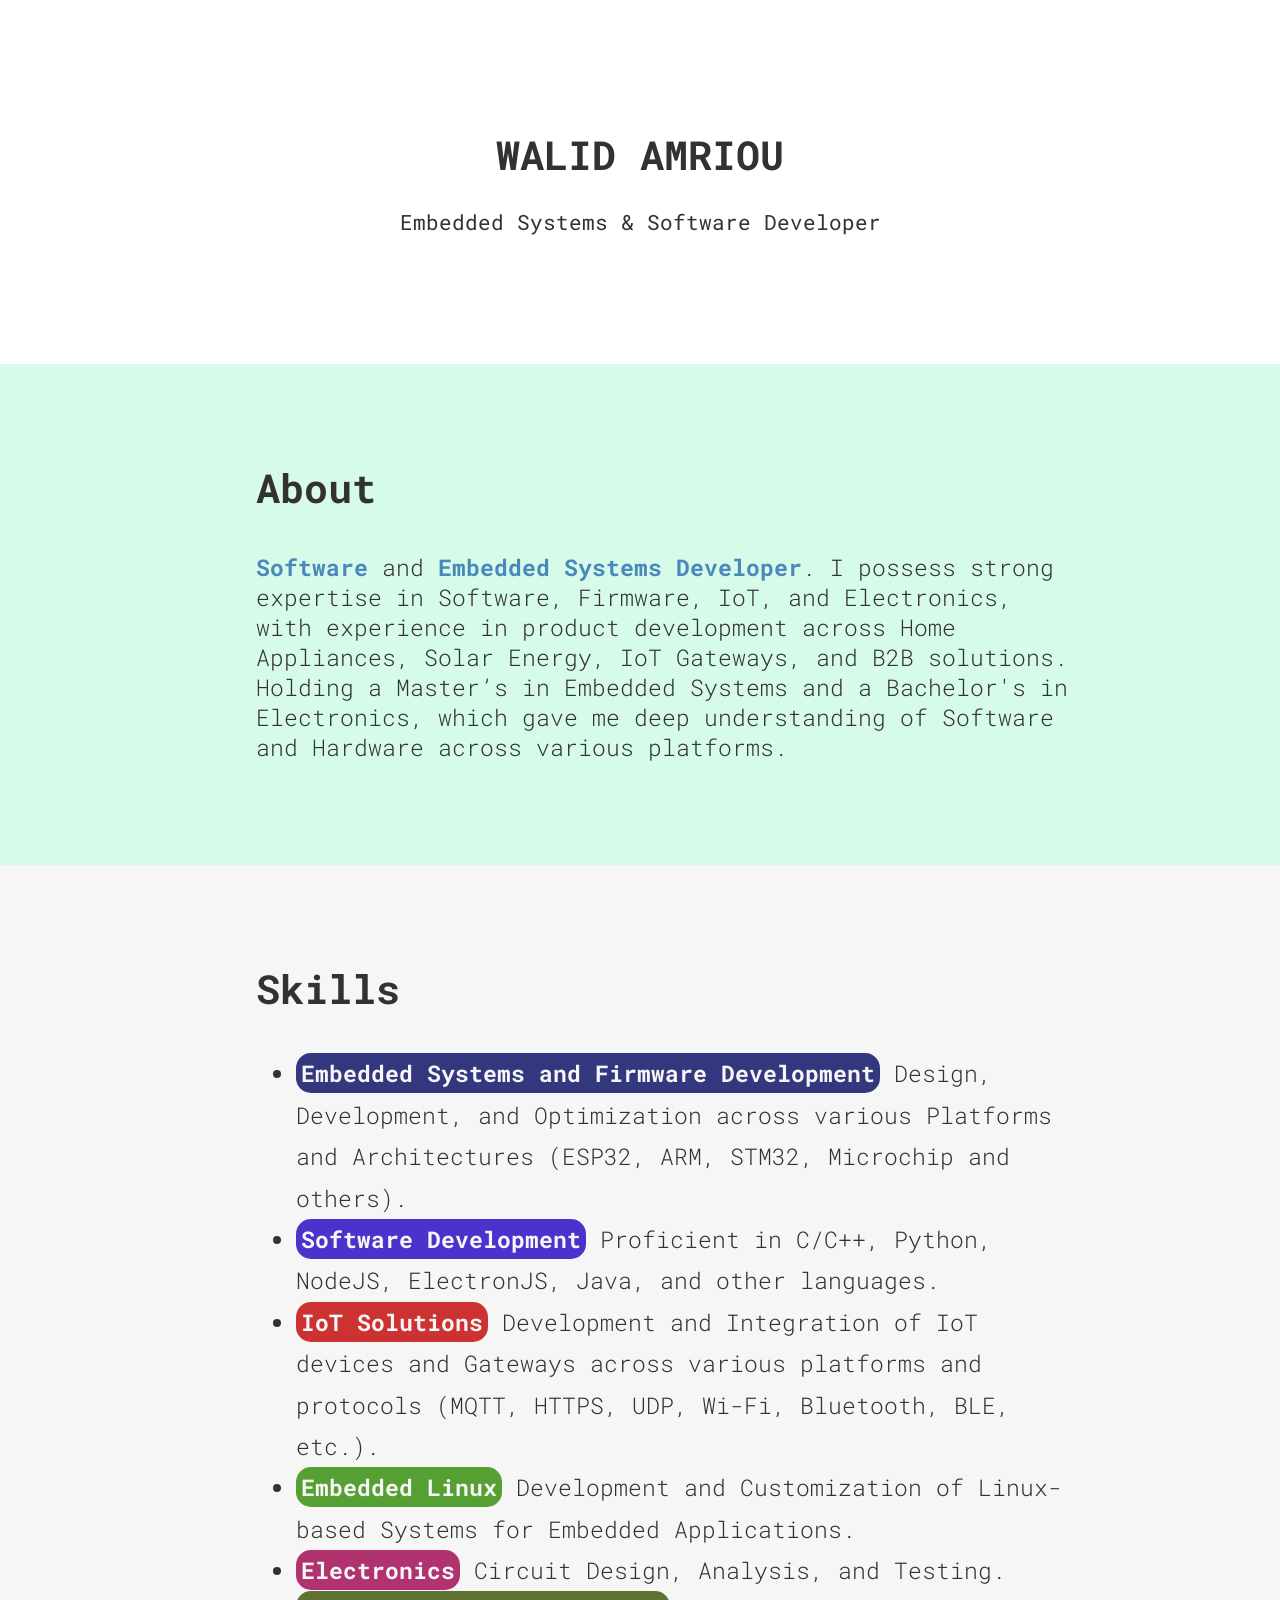
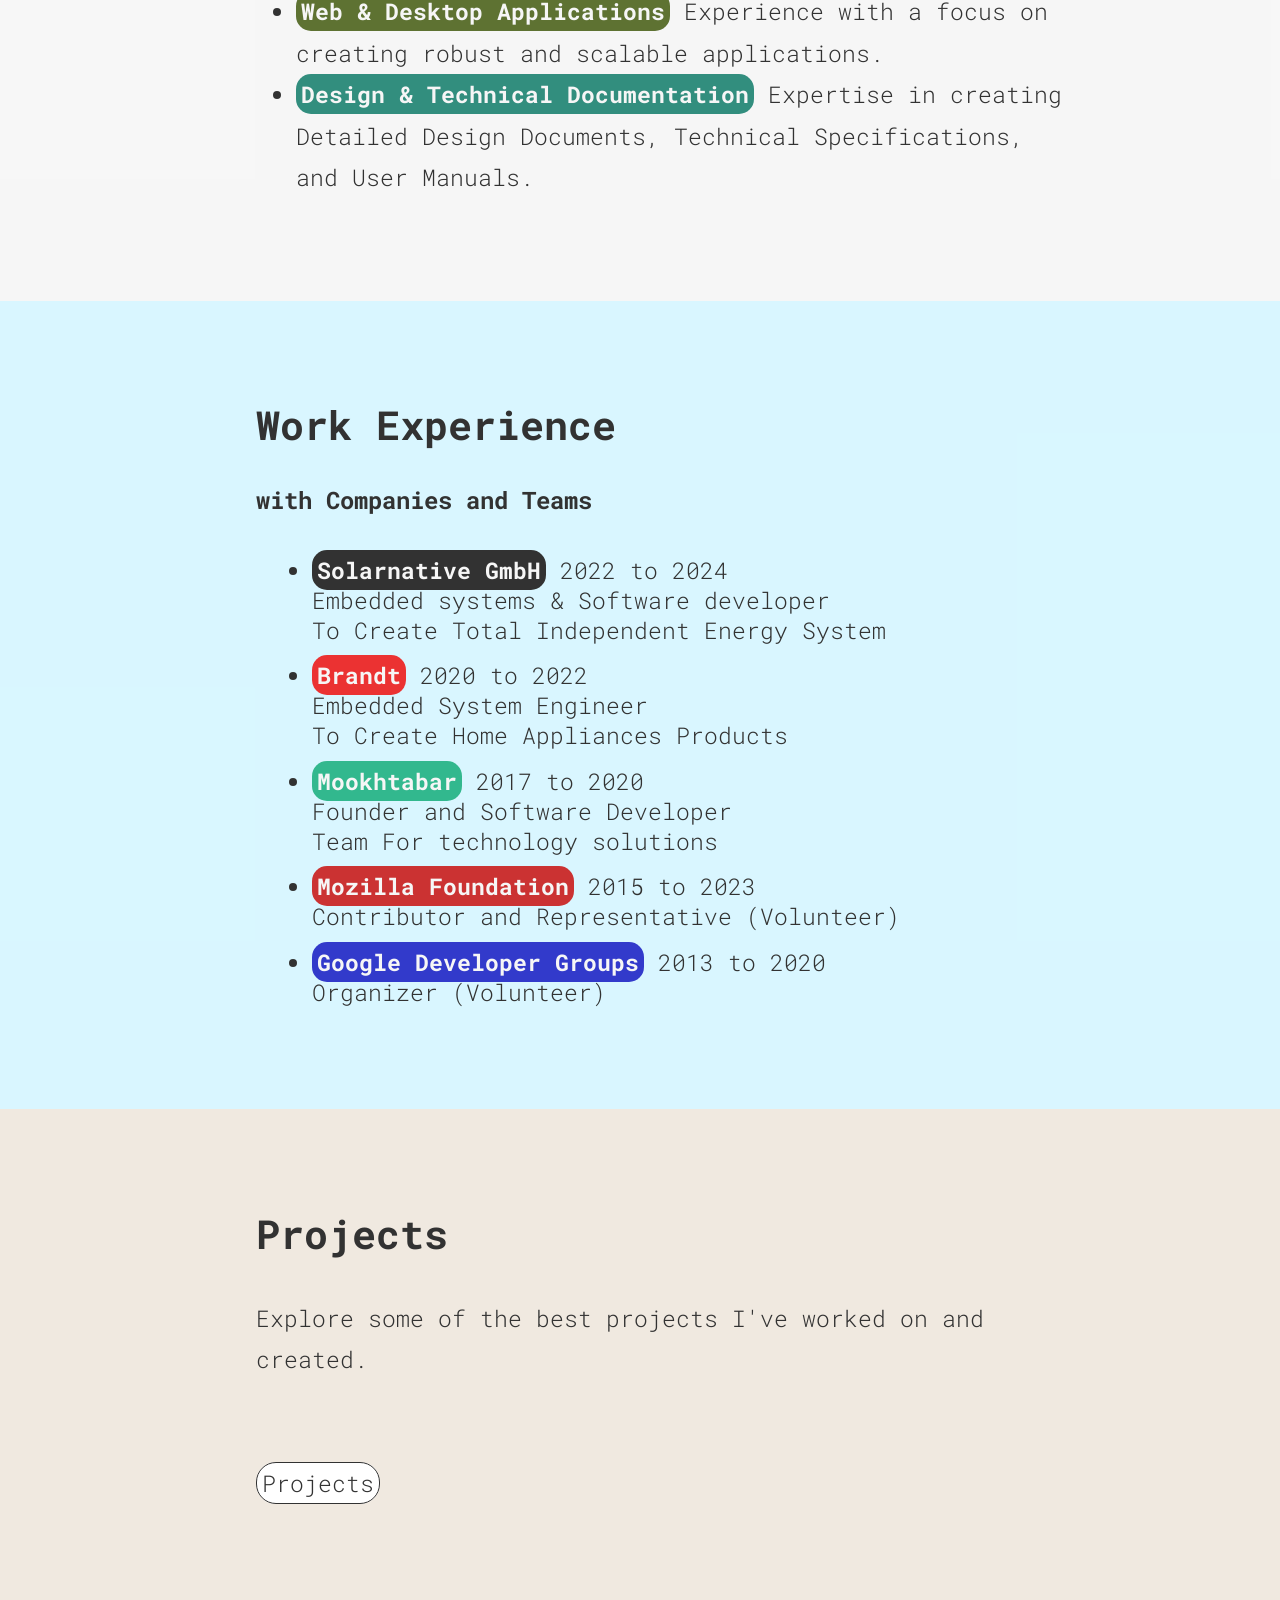
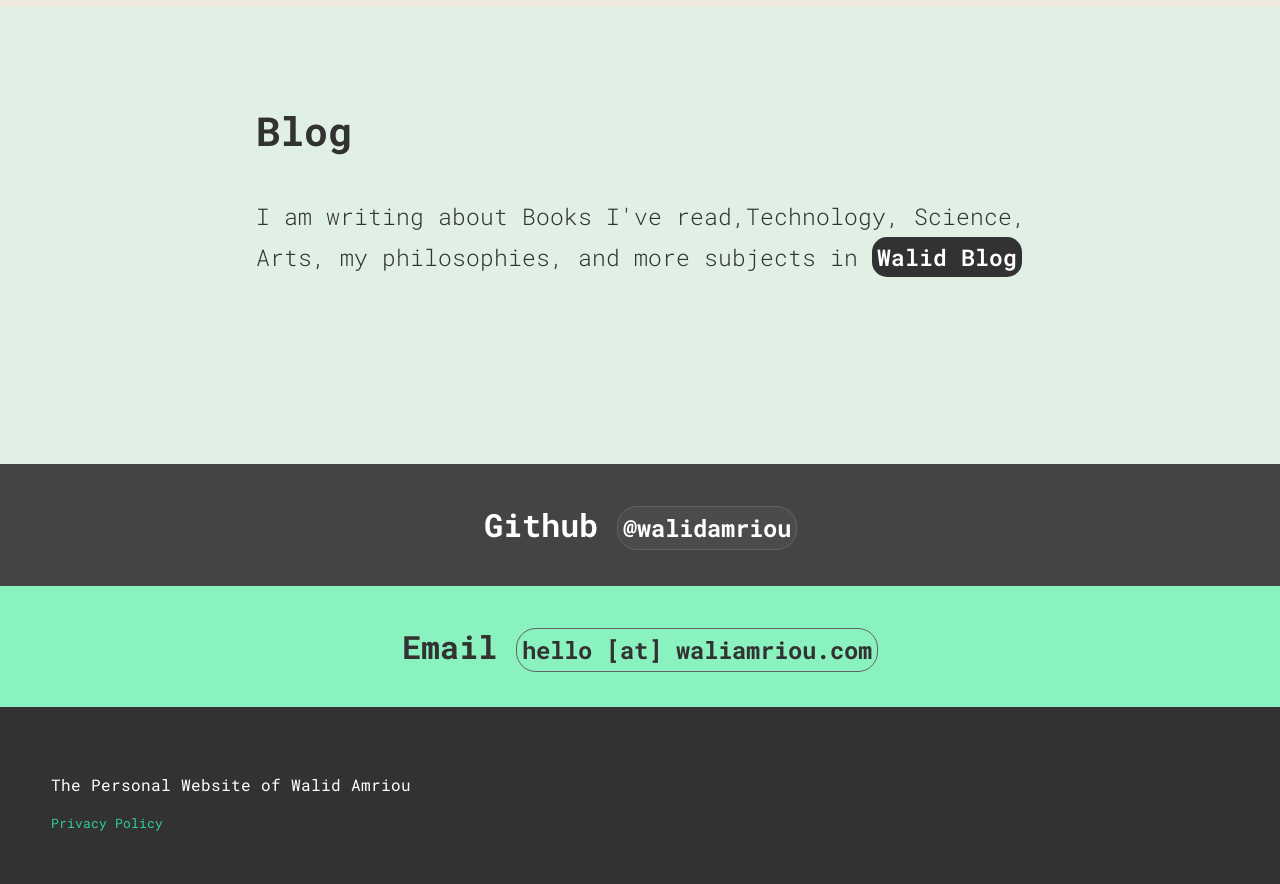
==== index.html @ f1e0844f "Update index.html" ====
<!--
 @File index.html
 @Author Walid Amriou
 @Date 21/08/2024
 @Description This file contains the main webpage of Walid Amriou Personal Website www.walidamriou.com
 

                                        =                                
                                +++++++++++++++++                        
                             +++++*************+++++                     
                           ++++*******************++++                   
                         +++#******###########******#+++                 
                        +++*****#####+++++++#####*****+++                
                       +++****####+++++++++++++####****+++               
                      +++****###++++@@@@@@@@@++++###****+++              
                      ++****###+++@@@@@@@@@@@@@+++###****++              
                     +++****##+++@@@@@@@@@@@@@@@+++##****+++             
                     +++***###+++@@@@@@@@@@@@@@@+++###***+++             
                     +++***###+++@@@@@@@@@@@@@@@+++###***+++             
                     +++****##+++@@@@@@@@@@@@@@@+++###***+++             
                      ++****###+++@@@@@@@@@@@@@++++###***+++             
                      +++****###++++@@@@@@@@@++++++###***+++             
                       +++****####+++++++++++++##++###***+++             
                        +++*****#####*+++++*#####++###***+++             
                         =+++******###########***++###***+++             
                           ++++******************++###***+++             
                             =+++++***********+++++###***+++             
                                 +++++++++++++++ ++###***+++             
                                                 ++###***+++             
                                                 ++###***+++             
                                                 ++###***+++             
                                                 ++###***+++             
                                                 ++###***+++             
                                                 ++###***+++             
                                                 ++###***+++             
                                                 ++###***+=+              
                                            
-->

<!doctype html>
<html lang="en">
<head>
    <!-- Prevent search engines from indexing and following links on this page -->
    <meta name="robots" content="noindex, nofollow">
    <!-- Set the character encoding to UTF-8 -->
	<meta charset="utf-8">   
    <!-- Configure the viewport for responsive design by sets the width of the viewport to be equal to the device 
         width and  the initial zoom level when the page is first loaded to 1.0-->
	<meta name="viewport" content="width=device-width, initial-scale=1"> 
    <!--  Description of the web page that used by search engines to display a summary or snippet of information 
        about the webpage in search results. -->
    <meta name="description" content="Walid Amriou Website">
    <meta name="author" content="walidamriou">
    <title>Walid Amriou</title>
    <link rel="icon" href="../assets/img/icon/favicon.ico" sizes="any">

    <!--  Add Roboto Mono from Google font using "Link" to downloads the font file while rendering the rest of the page -->
    <link rel="preconnect" href="https://fonts.googleapis.com">
    <link rel="preconnect" href="https://fonts.gstatic.com" crossorigin>
    <link href="https://fonts.googleapis.com/css2?family=Roboto+Mono:wght@400;500;600&display=swap" rel="stylesheet">

    <style>
    body{
        /* Set "Roboto Mono" as font style for all the elements if available; otherwise, a monospace font will be used. */
        font-family: 'Roboto Mono', monospace; 
        /* Set the transparency of all elements to 80% So that the colors do not appear too sharp */
        opacity:0.8;
        /* normalize/reset CSS of body margin and padding */
        margin: 0;
        padding: 0;
    }
    a{
        text-decoration: none;
    }

    /* Default image width */
    img {
        width: 100%;
        height: auto;
    }

    /* Logo in Small screens */
    @media only screen and (max-width: 600px) {
        .logo-small-width {
            width: 50%; /* Set the width you want for small screens */
            height: auto;
        }
        .txt-small-width {
            padding-left: 5%;
        }
    }

    /* Logo in Medium screens */
    @media only screen and (min-width: 601px) and (max-width: 1024px) {
        .logo-medium-width {
            width: 25%; /* Set the width you want for medium screens */
            height: auto;
        }
        .txt-medium-width {
            padding-left: 10%;
        }
    }

    /* Logo in Large screens */
    @media only screen and (min-width: 1025px) {
        .logo-large-width {
            width: 18%; /* Set the width you want for large screens and above */
            height: auto;
        }
        .txt-large-width {
            padding-left: 20%;
        }
    }
    footer {
      padding: 4%;
      background-color: #000; 
      color:#fff
    }

    </style>
</head>
<body>
    <header>
        <div style="text-align: center;margin-top: 10%;margin-bottom: 10%;" >
            <h1 style="font-size: 2.5rem;font-weight: 700;">WALID AMRIOU</h1>
            <h3 style="font-size: 1.3rem;font-weight: 400;">Embedded Systems & Software Developer</h3>
        </div>
    </header> 
    <nav></nav>
    
    <!-- About -->
    <section style="text-align: left;padding-top: 5%;padding-bottom: 5%;background-color: #CDFBE4;" class="txt-small-width txt-medium-width txt-large-width">
        <h1 style="font-size: 2.5rem;">About</h1>
        <div style="width: 80%;">
            <h5 style="font-size: 1.4375rem;font-weight: 300;">
                <b style="color: #1D6AAB;">Software</b> and <b style="color: #1D6AAB;">Embedded Systems Developer</b>.
                I possess strong expertise in Software, Firmware, IoT, and Electronics, with experience in product 
                development across Home Appliances, Solar Energy, IoT Gateways, and B2B solutions.
                Holding a Master’s in Embedded Systems and a Bachelor's in Electronics, which gave me deep 
                understanding of Software and Hardware across various platforms.
            </h5>
        </div>
    </section>

     <!-- Skills -->
    <section style="text-align: left;padding-top: 5%;padding-bottom: 5%;background-color: #F5F5F5;" class="txt-small-width txt-medium-width txt-large-width">
        <h1 style="font-size: 2.5rem;">Skills</h1>
        <div style="width: 80%;">
            <h5 style="font-size: 1.4375rem;font-weight: 300;line-height:1.8;">
                <ul>
                    <li><b style="color: #F5F5F5;background-color: #00065e;border-radius: 15px;padding: 5px;">Embedded Systems and Firmware Development</b>
                        Design, Development, and Optimization across various Platforms and Architectures (ESP32, ARM, STM32, Microchip and others).
                    </li>
                    <li><b style="color: #F5F5F5;background-color: #2000c1;border-radius: 15px;padding: 5px;">Software Development</b>
                        Proficient in C/C++, Python, NodeJS, ElectronJS, Java, and other languages.
                    </li>
                    <li><b style="color: #F5F5F5;background-color: #c10000;border-radius: 15px;padding: 5px;">IoT Solutions</b>
                        Development and Integration of IoT devices and Gateways across various platforms and protocols (MQTT, HTTPS, UDP, Wi-Fi, Bluetooth, BLE, etc.).
                    </li>
                    <li><b style="color: #F5F5F5;background-color: #2d8800;border-radius: 15px;padding: 5px;">Embedded Linux</b>
                        Development and Customization of Linux-based Systems for Embedded Applications.
                    </li>
                    <li><b style="color: #F5F5F5;background-color: #9d004c;border-radius: 15px;padding: 5px;">Electronics</b>
                        Circuit Design, Analysis, and Testing.
                    </li>
                    <li><b style="color: #F5F5F5;background-color: #364f00;border-radius: 15px;padding: 5px;">Web & Desktop Applications</b>
                        Experience with a focus on creating robust and scalable applications.
                    </li>
                    <li><b style="color: #F5F5F5;background-color: #00725f;border-radius: 15px;padding: 5px;">Design & Technical Documentation</b>
                        Expertise in creating Detailed Design Documents, Technical Specifications, and User Manuals.
                    </li>
                </ul>
            </h5>
        </div>
    </section>

    <!-- Work Experience -->
    <section style="text-align: left;padding-top: 5%;padding-bottom: 5%;background-color: #D0F5FF;" class="txt-small-width txt-medium-width txt-large-width">
        <h1 style="font-size: 2.5rem;">Work Experience</h1><h2>with Companies and Teams</h2>
        <div style="width: 80%;">
            <h5 style="font-size: 1.4375rem;font-weight: 300;">
                <ul>
                    <li style="margin: 2%;">
                        <b style="color: #F5F5F5;background-color: #000000;border-radius: 15px;padding: 5px;">Solarnative GmbH</b>
                        2022 to 2024<br>
                        Embedded systems & Software developer<br>
                        To Create Total Independent Energy System<br>
                    </li>
                    <li style="margin: 2%;">
                        <b style="color: #F5F5F5;background-color: #e70000;border-radius: 15px;padding: 5px;">Brandt</b>
                        2020 to 2022<br>
                        Embedded System Engineer<br>
                        To Create Home Appliances Products<br>
                    </li>
                    <li style="margin: 2%;">
                        <b style="color: #F5F5F5;background-color: #00a772;border-radius: 15px;padding: 5px;">Mookhtabar</b>                  
                        2017 to 2020<br>
                        Founder and Software Developer<br>
                        Team For technology solutions<br>
                    </li>

                    <li style="margin: 2%;">
                        <b style="color: #F5F5F5;background-color: #bf0000;border-radius: 15px;padding: 5px;">Mozilla Foundation</b>                  
                        2015 to 2023<br>
                        Contributor and Representative (Volunteer)<br>
                    </li>

                    <li style="margin: 2%;">
                        <b style="color: #F5F5F5;background-color: #000abf;border-radius: 15px;padding: 5px;">Google Developer Groups</b>                  
                        2013 to 2020<br>
                        Organizer (Volunteer)<br>
                    </li>
                </ul>

        
            </h5>
        </div>
    </section>

    <!-- Projects -->
    <section style="text-align: left;padding-top: 5%;padding-bottom: 5%;background-color: #ede4d9;" class="txt-small-width txt-medium-width txt-large-width">
        <h1 style="font-size: 2.5rem;">Projects</h1>
        <div style="width: 80%;">
            <h5 style="font-size: 1.4375rem;font-weight: 300;line-height:1.8;">
                Explore some of the best projects I've worked on and created.
                <br><br><br>
                <a href="./projects.html" target="”_blank”" role="link" style="color: #000000;background-color: #ffffff;border-radius: 20px;padding: 5px;border:.1rem solid #000;">Projects</a>
            </h5>
        </div>
    </section>

    <!-- Blog -->
    <section style="text-align: left;padding-top: 5%;padding-bottom: 5%;background-color: #D9EDDF;" class="txt-small-width txt-medium-width txt-large-width">
        <h1 style="font-size: 2.5rem;">Blog</h1>
        <div style="width: 80%;">
            <h5 style="font-size: 1.4375rem;font-weight: 300;line-height:1.8;">
                I am writing about Books I've read,Technology, Science, Arts, my philosophies, and more subjects in 
                <b style="color: #ffffff;background-color: #000000;border-radius: 15px;padding: 5px;font-weight: 600;">Walid Blog</b>
                <br><br><br>
                <!-- <a href="/" target="”_blank”" role="link" style="color: #000000;background-color: #ffffff;border-radius: 20px;padding: 5px;border:.1rem solid #000;">
                    Blog link here</a> -->
            </h5>
        </div>
    </section>

    <!-- Contact -->
    <!--
    <section style="text-align: center;padding: 1%;background-color: #224a9a;color: #fff;">
        <h1 style="font-size: 2.0rem;color: #fff;">Linkedin <a href="https://www.linkedin.com/in/xxxxx/" target="”_blank”" role="link" style="font-size: 1.5rem;color: #fff;background-color: #4267B2;border-radius: 20px;padding: 5px;border:.1rem solid #3c3c3c;">@walidamriou</a></h1>
    </section>
    -->
    <!--
    <section style="text-align: center;padding: 1%;background-color: #cfdc00;color: #000;">
        <h1 style="font-size: 2.0rem;color: #000;">Xing <a href="https://www.xing.com/profile/xxxxxx" target="”_blank”" role="link" style="font-size: 1.5rem;color: #000;background-color: #cfdc00;border-radius: 20px;padding: 5px;border:.1rem solid #000;">@walidamriou</a></h1>
    </section>
    -->
	
    <section style="text-align: center;padding: 1%;background-color: #161616;color: #fff;">
        <h1 style="font-size: 2.0rem;color: #fff;">Github <a href="https://github.com/walidamriou" target="”_blank”" role="link" style="font-size: 1.5rem;color: #fff;background-color: #1F1F1F;border-radius: 20px;padding: 5px;border:.1rem solid #3c3c3c;">@walidamriou</a></h1>
    </section>
    <section style="text-align: center;padding: 1%;background-color: #6eefae;color: #fff;">
        <h1 style="font-size: 2.0rem;color: #000;">Email <a href="mailto: " target="”_blank”" role="link" style="font-size: 1.5rem;color: #000000;background-color: #6eefae;border-radius: 20px;padding: 5px;border:.1rem solid #3c3c3c;">hello [at] waliamriou.com</a></h1>
        </div>
    </section>
    
<footer>
    <p>The Personal Website of Walid Amriou</p>
    <a target="”_blank”" role="link" href="./privacy.html" style="font-size: smaller;color: #00BF81;" >Privacy Policy</a>
</footer>
</body>
</html>
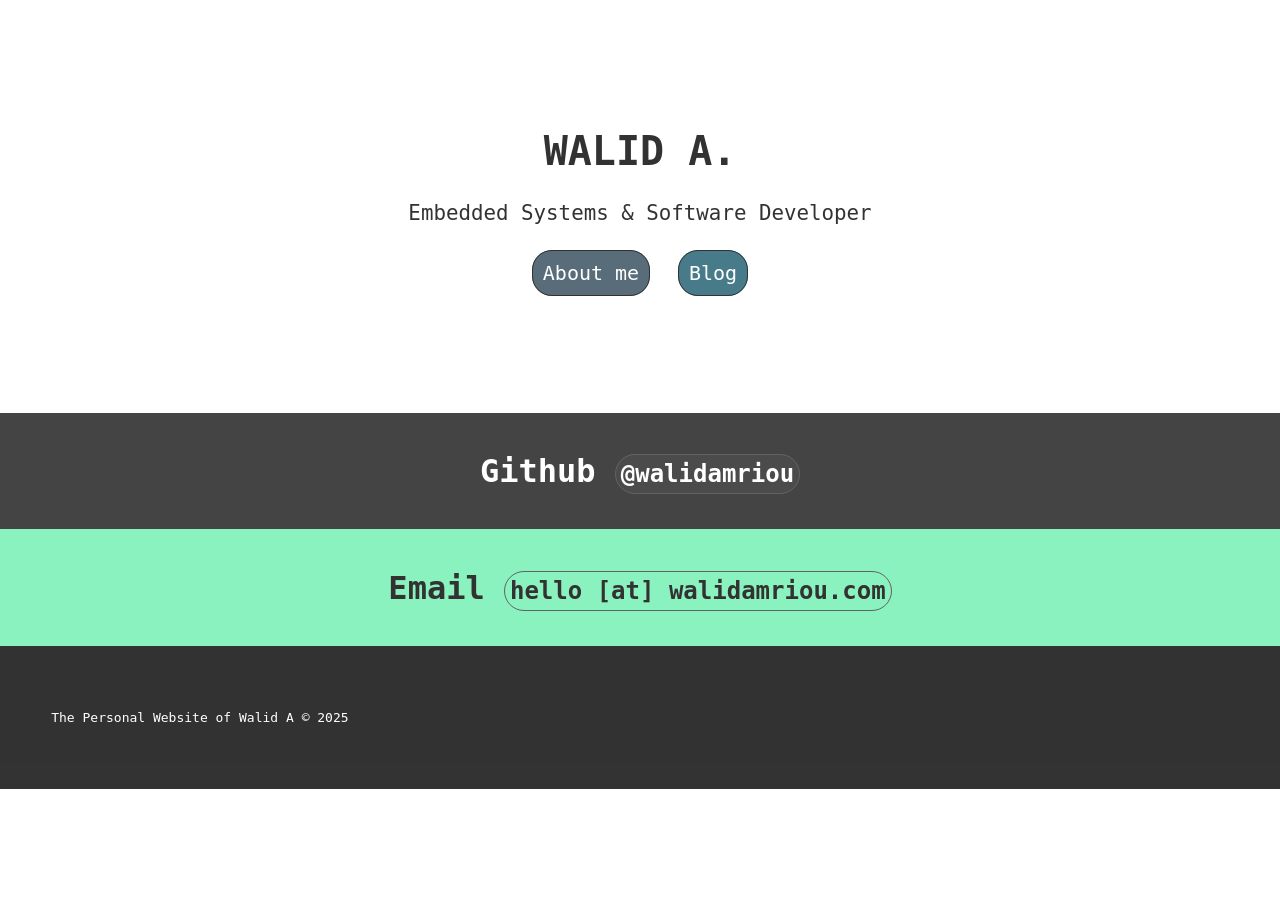
==== commit b5854a58: "update" ====
--- a/index.html
+++ b/index.html
@@ -1,271 +1,55 @@
-<!--
- @File index.html
- @Author Walid Amriou
- @Date 21/08/2024
- @Description This file contains the main webpage of Walid Amriou Personal Website www.walidamriou.com
- 
-
-                                        =                                
-                                +++++++++++++++++                        
-                             +++++*************+++++                     
-                           ++++*******************++++                   
-                         +++#******###########******#+++                 
-                        +++*****#####+++++++#####*****+++                
-                       +++****####+++++++++++++####****+++               
-                      +++****###++++@@@@@@@@@++++###****+++              
-                      ++****###+++@@@@@@@@@@@@@+++###****++              
-                     +++****##+++@@@@@@@@@@@@@@@+++##****+++             
-                     +++***###+++@@@@@@@@@@@@@@@+++###***+++             
-                     +++***###+++@@@@@@@@@@@@@@@+++###***+++             
-                     +++****##+++@@@@@@@@@@@@@@@+++###***+++             
-                      ++****###+++@@@@@@@@@@@@@++++###***+++             
-                      +++****###++++@@@@@@@@@++++++###***+++             
-                       +++****####+++++++++++++##++###***+++             
-                        +++*****#####*+++++*#####++###***+++             
-                         =+++******###########***++###***+++             
-                           ++++******************++###***+++             
-                             =+++++***********+++++###***+++             
-                                 +++++++++++++++ ++###***+++             
-                                                 ++###***+++             
-                                                 ++###***+++             
-                                                 ++###***+++             
-                                                 ++###***+++             
-                                                 ++###***+++             
-                                                 ++###***+++             
-                                                 ++###***+++             
-                                                 ++###***+=+              
-                                            
--->
-
 <!doctype html>
 <html lang="en">
 <head>
-    <!-- Prevent search engines from indexing and following links on this page -->
     <meta name="robots" content="noindex, nofollow">
-    <!-- Set the character encoding to UTF-8 -->
 	<meta charset="utf-8">   
-    <!-- Configure the viewport for responsive design by sets the width of the viewport to be equal to the device 
-         width and  the initial zoom level when the page is first loaded to 1.0-->
 	<meta name="viewport" content="width=device-width, initial-scale=1"> 
-    <!--  Description of the web page that used by search engines to display a summary or snippet of information 
-        about the webpage in search results. -->
     <meta name="description" content="Walid Amriou Website">
     <meta name="author" content="walidamriou">
-    <title>Walid Amriou</title>
+    <title>Walid A.</title>
     <link rel="icon" href="../assets/img/icon/favicon.ico" sizes="any">
-
-    <!--  Add Roboto Mono from Google font using "Link" to downloads the font file while rendering the rest of the page -->
-    <link rel="preconnect" href="https://fonts.googleapis.com">
-    <link rel="preconnect" href="https://fonts.gstatic.com" crossorigin>
-    <link href="https://fonts.googleapis.com/css2?family=Roboto+Mono:wght@400;500;600&display=swap" rel="stylesheet">
-
     <style>
     body{
-        /* Set "Roboto Mono" as font style for all the elements if available; otherwise, a monospace font will be used. */
-        font-family: 'Roboto Mono', monospace; 
-        /* Set the transparency of all elements to 80% So that the colors do not appear too sharp */
+        font-family: monospace; 
         opacity:0.8;
-        /* normalize/reset CSS of body margin and padding */
         margin: 0;
         padding: 0;
     }
     a{
         text-decoration: none;
     }
-
-    /* Default image width */
-    img {
-        width: 100%;
-        height: auto;
-    }
-
-    /* Logo in Small screens */
-    @media only screen and (max-width: 600px) {
-        .logo-small-width {
-            width: 50%; /* Set the width you want for small screens */
-            height: auto;
-        }
-        .txt-small-width {
-            padding-left: 5%;
-        }
-    }
-
-    /* Logo in Medium screens */
-    @media only screen and (min-width: 601px) and (max-width: 1024px) {
-        .logo-medium-width {
-            width: 25%; /* Set the width you want for medium screens */
-            height: auto;
-        }
-        .txt-medium-width {
-            padding-left: 10%;
-        }
-    }
-
-    /* Logo in Large screens */
-    @media only screen and (min-width: 1025px) {
-        .logo-large-width {
-            width: 18%; /* Set the width you want for large screens and above */
-            height: auto;
-        }
-        .txt-large-width {
-            padding-left: 20%;
-        }
-    }
     footer {
       padding: 4%;
       background-color: #000; 
       color:#fff
     }
-
     </style>
 </head>
 <body>
     <header>
         <div style="text-align: center;margin-top: 10%;margin-bottom: 10%;" >
-            <h1 style="font-size: 2.5rem;font-weight: 700;">WALID AMRIOU</h1>
+            <h1 style="font-size: 2.5rem;font-weight: 700;">WALID A.</h1>
             <h3 style="font-size: 1.3rem;font-weight: 400;">Embedded Systems & Software Developer</h3>
+            <br>
+            <a href="./about.html" target="”_blank”" role="link" style="color: #fff;background-color: #2f4858;border-radius: 20px;padding: 10px;border:.1rem solid #000;font-size: 20px;margin: 10px;">About me</a>
+            <a href="/" target="”_blank”" role="link" style="color: #fff;background-color: #1a5b6e;border-radius: 20px;padding: 10px;border:.1rem solid #000;font-size: 20px;margin: 10px;">Blog</a>
         </div>
     </header> 
     <nav></nav>
-    
-    <!-- About -->
-    <section style="text-align: left;padding-top: 5%;padding-bottom: 5%;background-color: #CDFBE4;" class="txt-small-width txt-medium-width txt-large-width">
-        <h1 style="font-size: 2.5rem;">About</h1>
-        <div style="width: 80%;">
-            <h5 style="font-size: 1.4375rem;font-weight: 300;">
-                <b style="color: #1D6AAB;">Software</b> and <b style="color: #1D6AAB;">Embedded Systems Developer</b>.
-                I possess strong expertise in Software, Firmware, IoT, and Electronics, with experience in product 
-                development across Home Appliances, Solar Energy, IoT Gateways, and B2B solutions.
-                Holding a Master’s in Embedded Systems and a Bachelor's in Electronics, which gave me deep 
-                understanding of Software and Hardware across various platforms.
-            </h5>
-        </div>
+    <!-- Contact -->
+    <!-- <section style="text-align: center;padding: 1%;background-color: #224a9a;color: #fff;">
+        <h1 style="font-size: 2.0rem;color: #fff;">Linkedin <a href="https://www.linkedin.com/in/walidamriou/" target="”_blank”" role="link" style="font-size: 1.5rem;color: #fff;background-color: #4267B2;border-radius: 20px;padding: 5px;border:.1rem solid #3c3c3c;">@walidamriou</a></h1>
     </section>
-
-     <!-- Skills -->
-    <section style="text-align: left;padding-top: 5%;padding-bottom: 5%;background-color: #F5F5F5;" class="txt-small-width txt-medium-width txt-large-width">
-        <h1 style="font-size: 2.5rem;">Skills</h1>
-        <div style="width: 80%;">
-            <h5 style="font-size: 1.4375rem;font-weight: 300;line-height:1.8;">
-                <ul>
-                    <li><b style="color: #F5F5F5;background-color: #00065e;border-radius: 15px;padding: 5px;">Embedded Systems and Firmware Development</b>
-                        Design, Development, and Optimization across various Platforms and Architectures (ESP32, ARM, STM32, Microchip and others).
-                    </li>
-                    <li><b style="color: #F5F5F5;background-color: #2000c1;border-radius: 15px;padding: 5px;">Software Development</b>
-                        Proficient in C/C++, Python, NodeJS, ElectronJS, Java, and other languages.
-                    </li>
-                    <li><b style="color: #F5F5F5;background-color: #c10000;border-radius: 15px;padding: 5px;">IoT Solutions</b>
-                        Development and Integration of IoT devices and Gateways across various platforms and protocols (MQTT, HTTPS, UDP, Wi-Fi, Bluetooth, BLE, etc.).
-                    </li>
-                    <li><b style="color: #F5F5F5;background-color: #2d8800;border-radius: 15px;padding: 5px;">Embedded Linux</b>
-                        Development and Customization of Linux-based Systems for Embedded Applications.
-                    </li>
-                    <li><b style="color: #F5F5F5;background-color: #9d004c;border-radius: 15px;padding: 5px;">Electronics</b>
-                        Circuit Design, Analysis, and Testing.
-                    </li>
-                    <li><b style="color: #F5F5F5;background-color: #364f00;border-radius: 15px;padding: 5px;">Web & Desktop Applications</b>
-                        Experience with a focus on creating robust and scalable applications.
-                    </li>
-                    <li><b style="color: #F5F5F5;background-color: #00725f;border-radius: 15px;padding: 5px;">Design & Technical Documentation</b>
-                        Expertise in creating Detailed Design Documents, Technical Specifications, and User Manuals.
-                    </li>
-                </ul>
-            </h5>
-        </div>
-    </section>
-
-    <!-- Work Experience -->
-    <section style="text-align: left;padding-top: 5%;padding-bottom: 5%;background-color: #D0F5FF;" class="txt-small-width txt-medium-width txt-large-width">
-        <h1 style="font-size: 2.5rem;">Work Experience</h1><h2>with Companies and Teams</h2>
-        <div style="width: 80%;">
-            <h5 style="font-size: 1.4375rem;font-weight: 300;">
-                <ul>
-                    <li style="margin: 2%;">
-                        <b style="color: #F5F5F5;background-color: #000000;border-radius: 15px;padding: 5px;">Solarnative GmbH</b>
-                        2022 to 2024<br>
-                        Embedded systems & Software developer<br>
-                        To Create Total Independent Energy System<br>
-                    </li>
-                    <li style="margin: 2%;">
-                        <b style="color: #F5F5F5;background-color: #e70000;border-radius: 15px;padding: 5px;">Brandt</b>
-                        2020 to 2022<br>
-                        Embedded System Engineer<br>
-                        To Create Home Appliances Products<br>
-                    </li>
-                    <li style="margin: 2%;">
-                        <b style="color: #F5F5F5;background-color: #00a772;border-radius: 15px;padding: 5px;">Mookhtabar</b>                  
-                        2017 to 2020<br>
-                        Founder and Software Developer<br>
-                        Team For technology solutions<br>
-                    </li>
-
-                    <li style="margin: 2%;">
-                        <b style="color: #F5F5F5;background-color: #bf0000;border-radius: 15px;padding: 5px;">Mozilla Foundation</b>                  
-                        2015 to 2023<br>
-                        Contributor and Representative (Volunteer)<br>
-                    </li>
-
-                    <li style="margin: 2%;">
-                        <b style="color: #F5F5F5;background-color: #000abf;border-radius: 15px;padding: 5px;">Google Developer Groups</b>                  
-                        2013 to 2020<br>
-                        Organizer (Volunteer)<br>
-                    </li>
-                </ul>
-
-        
-            </h5>
-        </div>
-    </section>
-
-    <!-- Projects -->
-    <section style="text-align: left;padding-top: 5%;padding-bottom: 5%;background-color: #ede4d9;" class="txt-small-width txt-medium-width txt-large-width">
-        <h1 style="font-size: 2.5rem;">Projects</h1>
-        <div style="width: 80%;">
-            <h5 style="font-size: 1.4375rem;font-weight: 300;line-height:1.8;">
-                Explore some of the best projects I've worked on and created.
-                <br><br><br>
-                <a href="./projects.html" target="”_blank”" role="link" style="color: #000000;background-color: #ffffff;border-radius: 20px;padding: 5px;border:.1rem solid #000;">Projects</a>
-            </h5>
-        </div>
-    </section>
-
-    <!-- Blog -->
-    <section style="text-align: left;padding-top: 5%;padding-bottom: 5%;background-color: #D9EDDF;" class="txt-small-width txt-medium-width txt-large-width">
-        <h1 style="font-size: 2.5rem;">Blog</h1>
-        <div style="width: 80%;">
-            <h5 style="font-size: 1.4375rem;font-weight: 300;line-height:1.8;">
-                I am writing about Books I've read,Technology, Science, Arts, my philosophies, and more subjects in 
-                <b style="color: #ffffff;background-color: #000000;border-radius: 15px;padding: 5px;font-weight: 600;">Walid Blog</b>
-                <br><br><br>
-                <!-- <a href="/" target="”_blank”" role="link" style="color: #000000;background-color: #ffffff;border-radius: 20px;padding: 5px;border:.1rem solid #000;">
-                    Blog link here</a> -->
-            </h5>
-        </div>
-    </section>
-
-    <!-- Contact -->
-    <!--
-    <section style="text-align: center;padding: 1%;background-color: #224a9a;color: #fff;">
-        <h1 style="font-size: 2.0rem;color: #fff;">Linkedin <a href="https://www.linkedin.com/in/xxxxx/" target="”_blank”" role="link" style="font-size: 1.5rem;color: #fff;background-color: #4267B2;border-radius: 20px;padding: 5px;border:.1rem solid #3c3c3c;">@walidamriou</a></h1>
-    </section>
-    -->
-    <!--
     <section style="text-align: center;padding: 1%;background-color: #cfdc00;color: #000;">
-        <h1 style="font-size: 2.0rem;color: #000;">Xing <a href="https://www.xing.com/profile/xxxxxx" target="”_blank”" role="link" style="font-size: 1.5rem;color: #000;background-color: #cfdc00;border-radius: 20px;padding: 5px;border:.1rem solid #000;">@walidamriou</a></h1>
-    </section>
-    -->
-	
+        <h1 style="font-size: 2.0rem;color: #000;">Xing <a href="https://www.xing.com/profile/Walid_Amriou076788" target="”_blank”" role="link" style="font-size: 1.5rem;color: #000;background-color: #cfdc00;border-radius: 20px;padding: 5px;border:.1rem solid #000;">@walidamriou</a></h1>
+    </section> -->
     <section style="text-align: center;padding: 1%;background-color: #161616;color: #fff;">
         <h1 style="font-size: 2.0rem;color: #fff;">Github <a href="https://github.com/walidamriou" target="”_blank”" role="link" style="font-size: 1.5rem;color: #fff;background-color: #1F1F1F;border-radius: 20px;padding: 5px;border:.1rem solid #3c3c3c;">@walidamriou</a></h1>
     </section>
     <section style="text-align: center;padding: 1%;background-color: #6eefae;color: #fff;">
-        <h1 style="font-size: 2.0rem;color: #000;">Email <a href="mailto: " target="”_blank”" role="link" style="font-size: 1.5rem;color: #000000;background-color: #6eefae;border-radius: 20px;padding: 5px;border:.1rem solid #3c3c3c;">hello [at] waliamriou.com</a></h1>
+        <h1 style="font-size: 2.0rem;color: #000;">Email <a href="mailto: " target="”_blank”" role="link" style="font-size: 1.5rem;color: #000000;background-color: #6eefae;border-radius: 20px;padding: 5px;border:.1rem solid #3c3c3c;">hello [at] walidamriou.com</a></h1>
         </div>
     </section>
-    
-<footer>
-    <p>The Personal Website of Walid Amriou</p>
-    <a target="”_blank”" role="link" href="./privacy.html" style="font-size: smaller;color: #00BF81;" >Privacy Policy</a>
-</footer>
+<footer><p>The Personal Website of Walid A © 2025</p></footer>
 </body>
 </html>
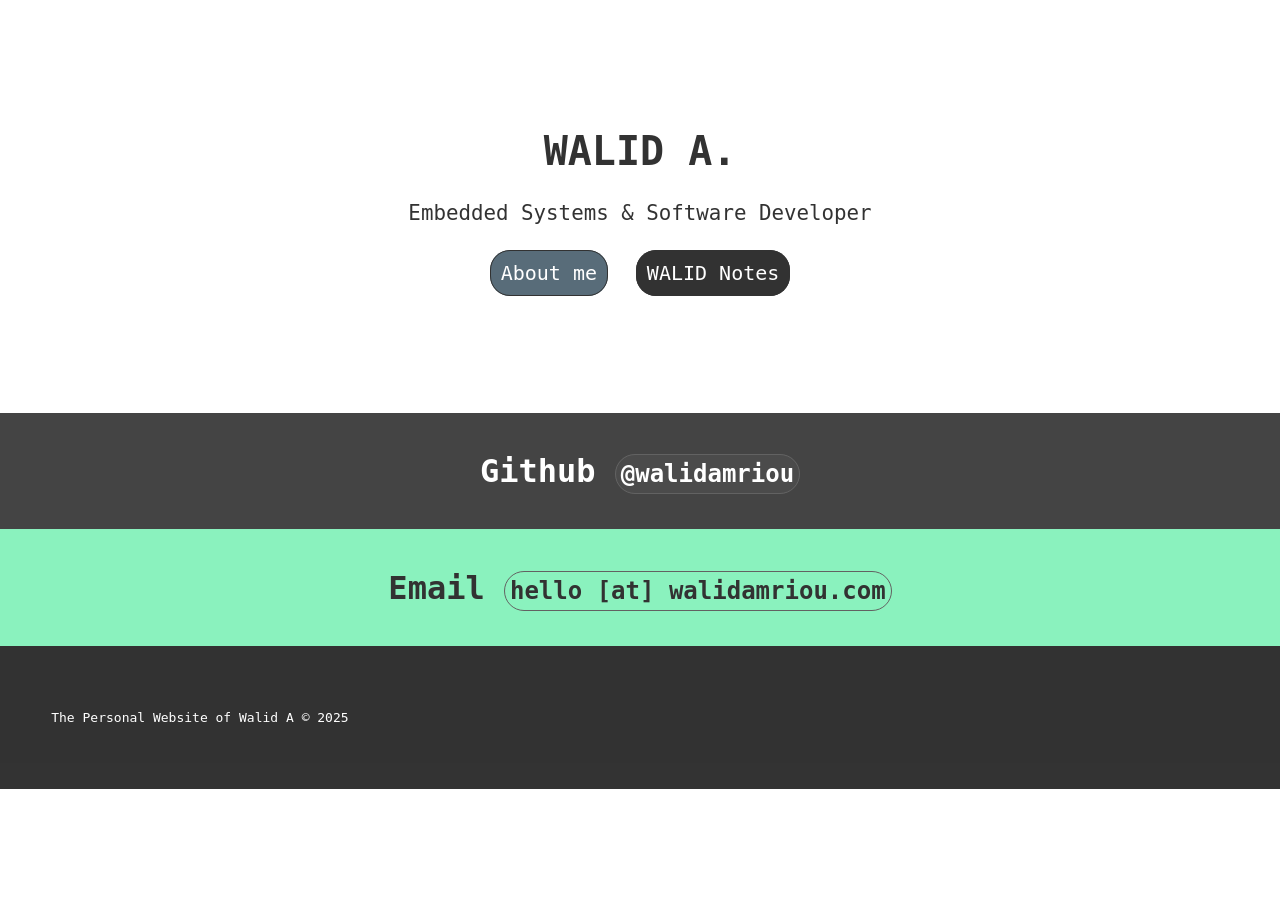
==== commit 28f04108: "Update index.html" ====
--- a/index.html
+++ b/index.html
@@ -32,7 +32,7 @@
             <h3 style="font-size: 1.3rem;font-weight: 400;">Embedded Systems & Software Developer</h3>
             <br>
             <a href="./about.html" target="”_blank”" role="link" style="color: #fff;background-color: #2f4858;border-radius: 20px;padding: 10px;border:.1rem solid #000;font-size: 20px;margin: 10px;">About me</a>
-            <a href="/" target="”_blank”" role="link" style="color: #fff;background-color: #1a5b6e;border-radius: 20px;padding: 10px;border:.1rem solid #000;font-size: 20px;margin: 10px;">Blog</a>
+            <a href="/" target="”_blank”" role="link" style="color: #fff;background-color: #000000;border-radius: 20px;padding: 10px;border:.1rem solid #000;font-size: 20px;margin: 10px;">WALID Notes</a>
         </div>
     </header> 
     <nav></nav>
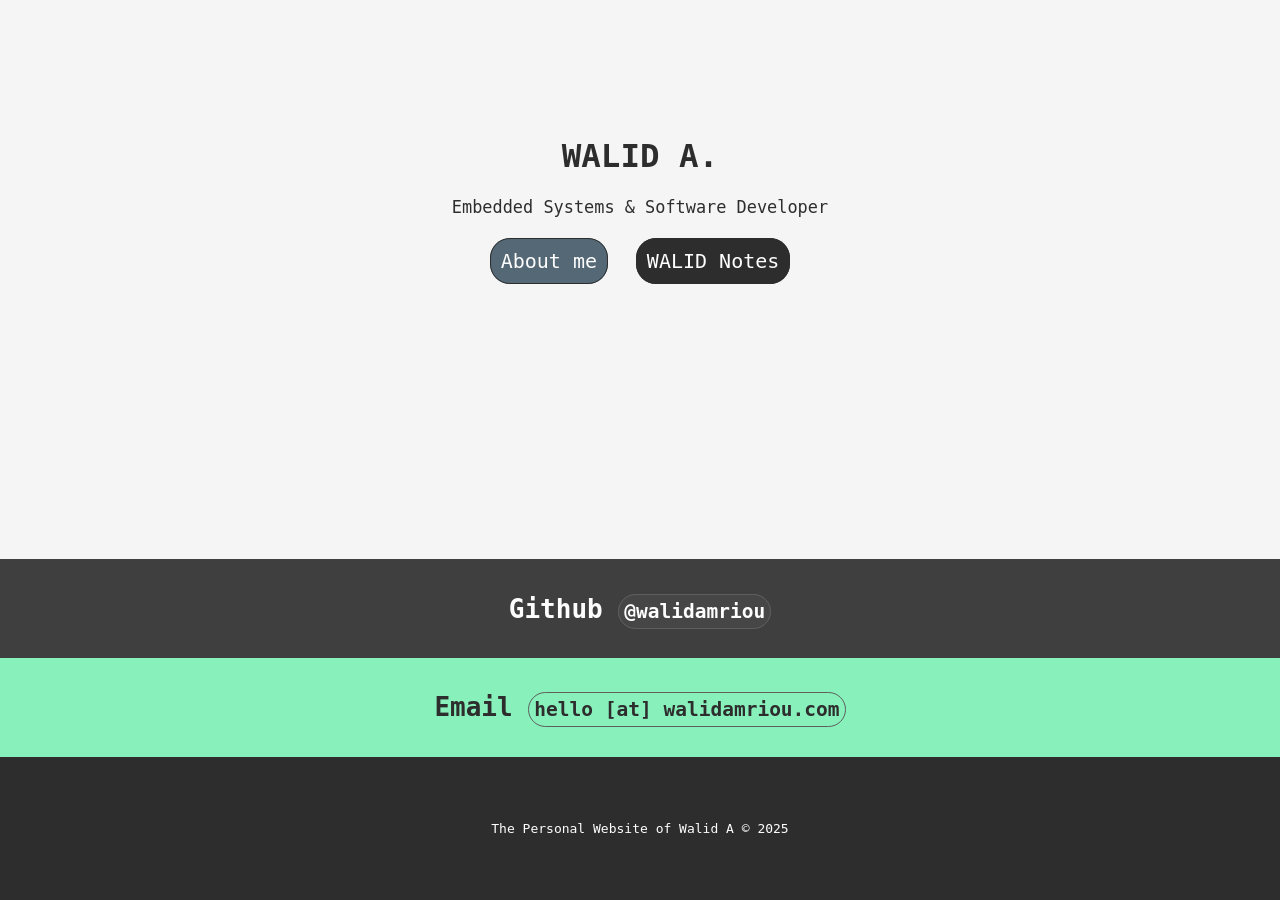
==== commit ce312b4e: "Update index.html" ====
--- a/index.html
+++ b/index.html
@@ -2,54 +2,88 @@
 <html lang="en">
 <head>
     <meta name="robots" content="noindex, nofollow">
-	<meta charset="utf-8">   
-	<meta name="viewport" content="width=device-width, initial-scale=1"> 
+    <meta charset="utf-8">   
+    <meta name="viewport" content="width=device-width, initial-scale=1"> 
     <meta name="description" content="Walid Amriou Website">
     <meta name="author" content="walidamriou">
     <title>Walid A.</title>
     <link rel="icon" href="../assets/img/icon/favicon.ico" sizes="any">
     <style>
-    body{
-        font-family: monospace; 
-        opacity:0.8;
-        margin: 0;
-        padding: 0;
-    }
-    a{
-        text-decoration: none;
-    }
-    footer {
-      padding: 4%;
-      background-color: #000; 
-      color:#fff
-    }
+        html, body {
+            background-color: #f5f5f5;
+            height: 100%;
+            margin: 0;
+            padding: 0;
+            display: flex;
+            flex-direction: column;
+            font-family: monospace;
+            opacity: 0.9;
+        }
+
+        a {
+            text-decoration: none;
+        }
+
+        main {
+            flex: 1;
+            display: flex;
+            flex-direction: column;
+            justify-content: center; /* centers vertically */
+        }
+
+        footer {
+            padding: 4%;
+            background-color: #000; 
+            color: #fff;
+            text-align: center;
+        }
+
+        header {
+            padding: 4%;
+            text-align: center;
+            margin-bottom: 5%;
+            margin-top:5%
+        }
+
+        section {
+            text-align: center;
+            padding: 1%;
+        }
     </style>
 </head>
 <body>
-    <header>
-        <div style="text-align: center;margin-top: 10%;margin-bottom: 10%;" >
-            <h1 style="font-size: 2.5rem;font-weight: 700;">WALID A.</h1>
-            <h3 style="font-size: 1.3rem;font-weight: 400;">Embedded Systems & Software Developer</h3>
+    <main>
+        <header>
+            <h1 style="font-size: 2.5rem; font-weight: 700;">WALID A.</h1>
+            <h3 style="font-size: 1.3rem; font-weight: 400;">Embedded Systems & Software Developer</h3>
             <br>
-            <a href="./about.html" target="”_blank”" role="link" style="color: #fff;background-color: #2f4858;border-radius: 20px;padding: 10px;border:.1rem solid #000;font-size: 20px;margin: 10px;">About me</a>
-            <a href="/" target="”_blank”" role="link" style="color: #fff;background-color: #000000;border-radius: 20px;padding: 10px;border:.1rem solid #000;font-size: 20px;margin: 10px;">WALID Notes</a>
+            <a href="./about.html" target="_blank" role="link" style="color: #fff; background-color: #2f4858; border-radius: 20px; padding: 10px; border:.1rem solid #000; font-size: 20px; margin: 10px;">About me</a>
+            <a href="https://notes.walidamriou.com/" target="_blank" role="link" style="color: #fff; background-color: #000000; border-radius: 20px; padding: 10px; border:.1rem solid #000; font-size: 20px; margin: 10px;">WALID Notes</a>
+        </header>
+
+        <div style="margin-top: auto;">
+            <section style="background-color: #161616; color: #fff;">
+                <h1 style="font-size: 2.0rem; color: #fff;">
+                    Github 
+                    <a href="https://github.com/walidamriou" target="_blank" role="link" style="font-size: 1.5rem; color: #fff; background-color: #1F1F1F; border-radius: 20px; padding: 5px; border: .1rem solid #3c3c3c;">
+                        @walidamriou
+                    </a>
+                </h1>
+            </section>
+
+            <section style="background-color: #6eefae; color: #000;">
+                <h1 style="font-size: 2.0rem; color: #000;">
+                    Email 
+                    <a href="mailto:hello@walidamriou.com" target="_blank" role="link" style="font-size: 1.5rem; color: #000000; background-color: #6eefae; border-radius: 20px; padding: 5px; border:.1rem solid #3c3c3c;">
+                        hello [at] walidamriou.com
+                    </a>
+                </h1>
+            </section>
         </div>
-    </header> 
-    <nav></nav>
-    <!-- Contact -->
-    <!-- <section style="text-align: center;padding: 1%;background-color: #224a9a;color: #fff;">
-        <h1 style="font-size: 2.0rem;color: #fff;">Linkedin <a href="https://www.linkedin.com/in/walidamriou/" target="”_blank”" role="link" style="font-size: 1.5rem;color: #fff;background-color: #4267B2;border-radius: 20px;padding: 5px;border:.1rem solid #3c3c3c;">@walidamriou</a></h1>
-    </section>
-    <section style="text-align: center;padding: 1%;background-color: #cfdc00;color: #000;">
-        <h1 style="font-size: 2.0rem;color: #000;">Xing <a href="https://www.xing.com/profile/Walid_Amriou076788" target="”_blank”" role="link" style="font-size: 1.5rem;color: #000;background-color: #cfdc00;border-radius: 20px;padding: 5px;border:.1rem solid #000;">@walidamriou</a></h1>
-    </section> -->
-    <section style="text-align: center;padding: 1%;background-color: #161616;color: #fff;">
-        <h1 style="font-size: 2.0rem;color: #fff;">Github <a href="https://github.com/walidamriou" target="”_blank”" role="link" style="font-size: 1.5rem;color: #fff;background-color: #1F1F1F;border-radius: 20px;padding: 5px;border:.1rem solid #3c3c3c;">@walidamriou</a></h1>
-    </section>
-    <section style="text-align: center;padding: 1%;background-color: #6eefae;color: #fff;">
-        <h1 style="font-size: 2.0rem;color: #000;">Email <a href="mailto: " target="”_blank”" role="link" style="font-size: 1.5rem;color: #000000;background-color: #6eefae;border-radius: 20px;padding: 5px;border:.1rem solid #3c3c3c;">hello [at] walidamriou.com</a></h1>
-        </div>
-    </section>
-<footer><p>The Personal Website of Walid A © 2025</p></footer>
+    </main>
+
+    <footer>
+        <p>The Personal Website of Walid A © 2025</p>
+    </footer>
 </body>
-</html>
+</html>
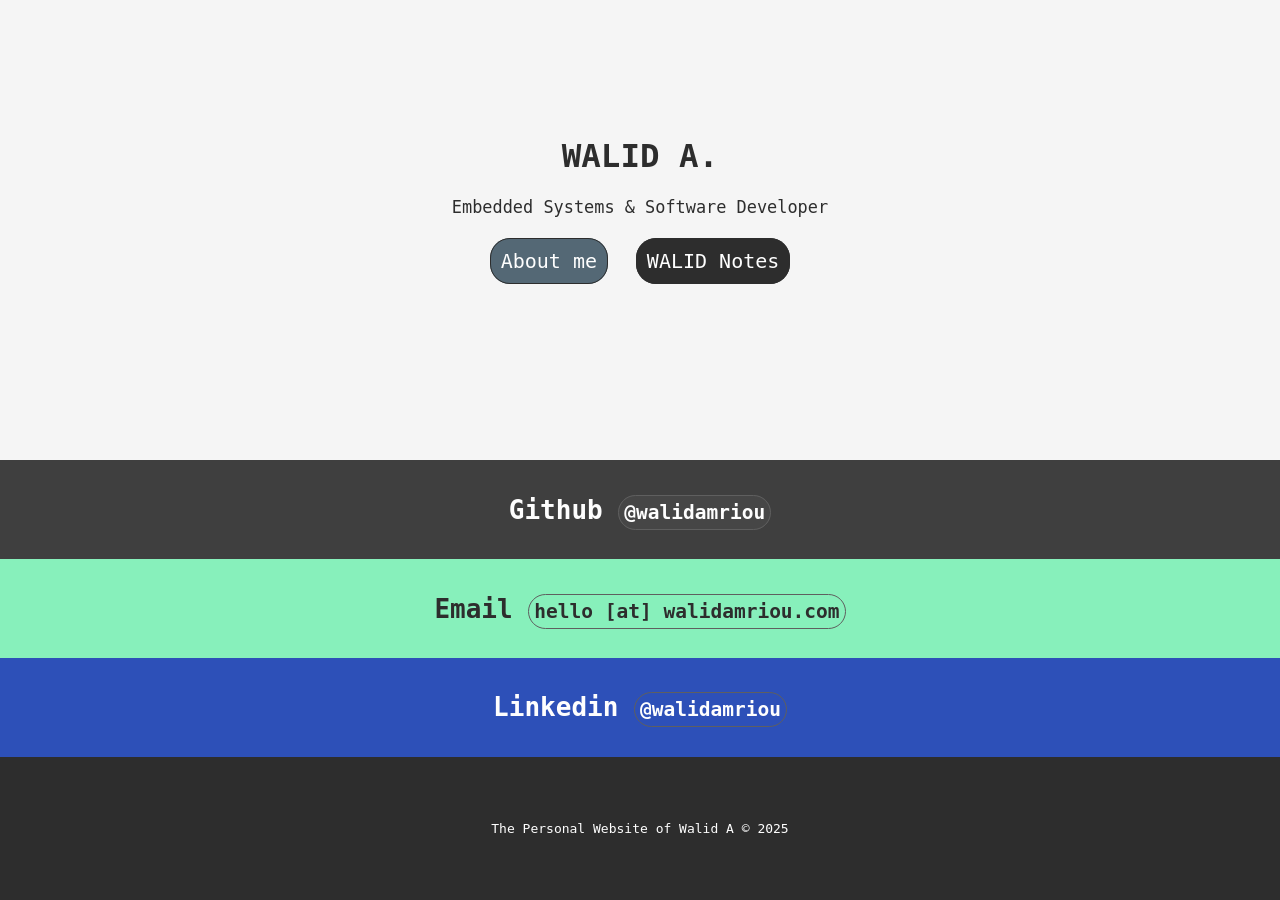
==== commit 636fca40: "Update index.html" ====
--- a/index.html
+++ b/index.html
@@ -79,6 +79,16 @@
                     </a>
                 </h1>
             </section>
+
+             <section style="background-color: #002baa; color: #fff;">
+                <h1 style="font-size: 2.0rem; color: #fff;">
+                    Linkedin 
+                    <a href="https://www.linkedin.com/in/walidamriou/" target="_blank" role="link" style="font-size: 1.5rem; color: #fff; background-color: #002baa; border-radius: 20px; padding: 5px; border:.1rem solid #3c3c3c;">
+                        @walidamriou
+                    </a>
+                </h1>
+            </section>
+
         </div>
     </main>
 
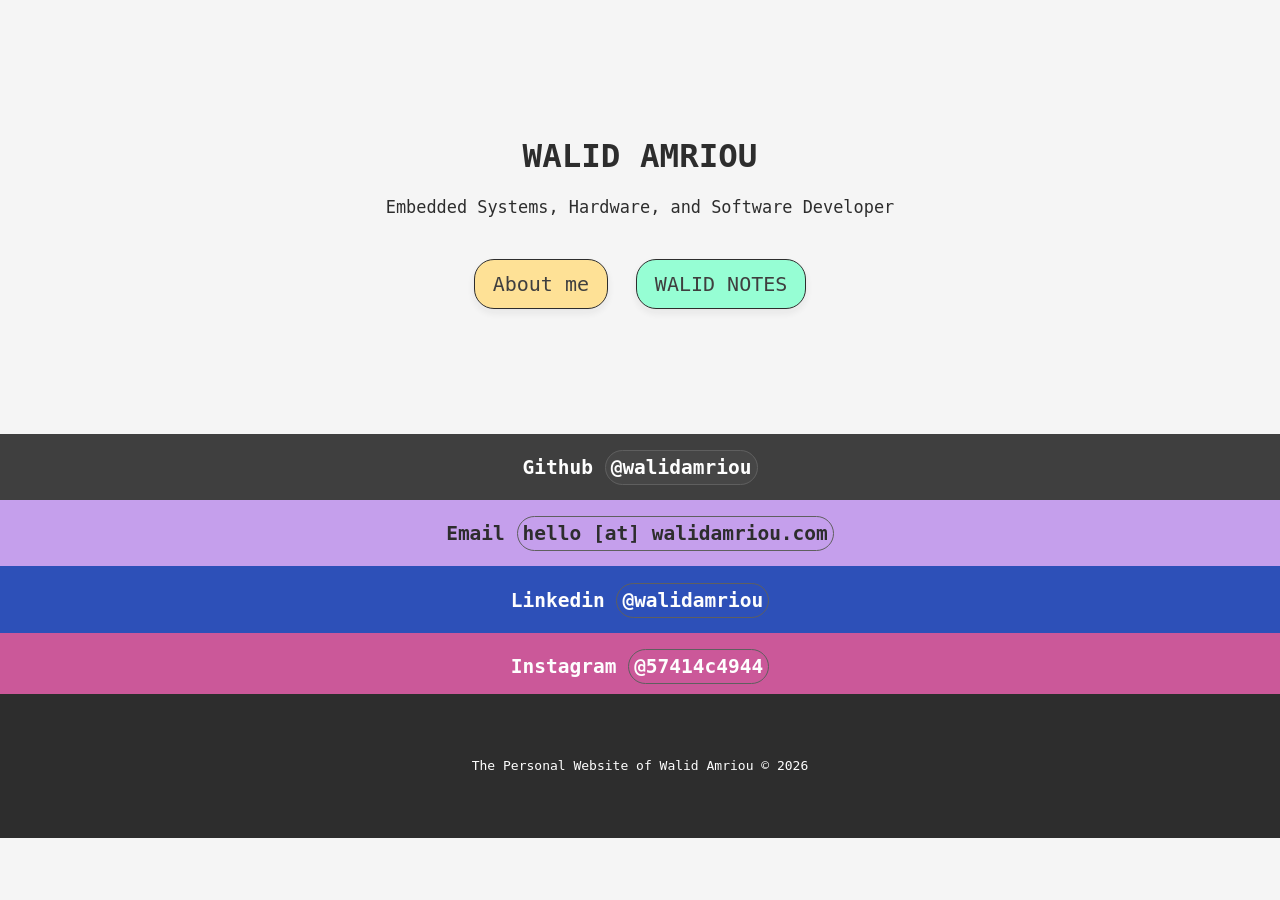
==== commit d57f2e52: "Update index.html" ====
--- a/index.html
+++ b/index.html
@@ -1,15 +1,21 @@
 <!doctype html>
 <html lang="en">
+
 <head>
     <meta name="robots" content="noindex, nofollow">
-    <meta charset="utf-8">   
-    <meta name="viewport" content="width=device-width, initial-scale=1"> 
+    <meta charset="utf-8">
+    <meta name="viewport" content="width=device-width, initial-scale=1">
+
     <meta name="description" content="Walid Amriou Website">
     <meta name="author" content="walidamriou">
-    <title>Walid A.</title>
+
+    <title>Walid Amriou</title>
+
     <link rel="icon" href="../assets/img/icon/favicon.ico" sizes="any">
+
     <style>
-        html, body {
+        html,
+        body {
             background-color: #f5f5f5;
             height: 100%;
             margin: 0;
@@ -20,20 +26,17 @@
             opacity: 0.9;
         }
 
-        a {
-            text-decoration: none;
-        }
-
         main {
             flex: 1;
             display: flex;
             flex-direction: column;
-            justify-content: center; /* centers vertically */
+            justify-content: center;
+            /* centers vertically */
         }
 
         footer {
             padding: 4%;
-            background-color: #000; 
+            background-color: #000;
             color: #fff;
             text-align: center;
         }
@@ -42,58 +45,243 @@
             padding: 4%;
             text-align: center;
             margin-bottom: 5%;
-            margin-top:5%
+            margin-top: 5%;
         }
 
         section {
             text-align: center;
             padding: 1%;
+        }
+
+        .contacts {
+            display: flex;
+            flex-direction: column;
+            margin-top: auto;
+            padding-bottom: 0;
+        }
+
+        .card {
+            position: relative;
+            padding: 30px;
+            transition: transform .3s ease;
+            padding-top: 6px
+        }
+
+        .github {
+            z-index: 1;
+            background: #161616;
+            color: white;
+        }
+
+        .email {
+            z-index: 2;
+            background: #ba8bea;
+            color: black;
+        }
+
+        .linkedin {
+            z-index: 3;
+            background: #002baa;
+            color: white;
+        }
+
+        .instagram {
+            z-index: 4;
+            background: #c13584;
+            color: white;
+            padding-bottom: 0;
+        }
+
+        .info {
+            z-index: 5;
+            background: #1F1F1F;
+            padding: 4%;
+            background-color: #000;
+            color: #fff;
+            text-align: center;
+        }
+
+        .card:not(:first-child) {
+            margin-top: -25px;
+        }
+
+        .card:hover {
+            transform: translateY(-12px);
+        }
+
+        a {
+            text-decoration: none;
+        }
+
+        body {
+            animation: pageIn .6s ease;
+        }
+
+        body.fade-out {
+            animation: pageOut .6s ease forwards;
+            background-color: #fff9e8;
+        }
+
+        @keyframes pageOut {
+            from {
+                opacity: 1;
+                transform: translateY(0);
+                background-color: #fff9e8;
+            }
+
+            to {
+                opacity: 0;
+                transform: translateY(-80px);
+                background-color: #fff9e8;
+            }
+        }
+
+        .main-btn {
+            display: inline-block;
+            color: #161616;
+            border-radius: 20px;
+            padding: 12px 18px;
+            border: .1rem solid #000;
+            font-size: 20px;
+            margin: 10px;
+            text-decoration: none;
+
+            position: relative;
+            transition:
+                transform .25s ease,
+                box-shadow .25s ease,
+                filter .25s ease;
+
+            box-shadow:
+                0 4px 10px rgba(0, 0, 0, .08);
+        }
+
+        .about-btn {
+            background-color: #ffdc80;
+        }
+
+        .blog-btn {
+            background-color: #80ffcc;
+        }
+
+        .main-btn:hover {
+            transform: translateY(-4px) scale(1.03);
+
+            box-shadow:
+                0 12px 30px rgba(0, 0, 0, .22),
+                0 0 25px rgba(255, 255, 255, .25);
+
+            filter: brightness(1.03);
+        }
+
+        .main-btn:active {
+            transform: translateY(0px) scale(.98);
         }
     </style>
 </head>
+
 <body>
-    <main>
+
+    <dic>
+
         <header>
-            <h1 style="font-size: 2.5rem; font-weight: 700;">WALID A.</h1>
-            <h3 style="font-size: 1.3rem; font-weight: 400;">Embedded Systems & Software Developer</h3>
+            <h1 style="font-size: 2.5rem; font-weight: 700;">
+                WALID AMRIOU
+            </h1>
+
+            <h3 style="font-size: 1.3rem; font-weight: 400;">
+                Embedded Systems, Hardware, and Software Developer
+            </h3>
+
             <br>
-            <a href="./about.html" target="_blank" role="link" style="color: #fff; background-color: #2f4858; border-radius: 20px; padding: 10px; border:.1rem solid #000; font-size: 20px; margin: 10px;">About me</a>
-            <a href="https://notes.walidamriou.com/" target="_blank" role="link" style="color: #fff; background-color: #000000; border-radius: 20px; padding: 10px; border:.1rem solid #000; font-size: 20px; margin: 10px;">WALID Notes</a>
+
+            <a href="./about.html" class="main-btn about-btn" target="_blank" role="link">
+                About me
+            </a>
+
+            <a href="https://notes.walidamriou.com" class="main-btn blog-btn" target="_blank" role="link">
+                WALID NOTES
+            </a>
+
         </header>
 
-        <div style="margin-top: auto;">
-            <section style="background-color: #161616; color: #fff;">
-                <h1 style="font-size: 2.0rem; color: #fff;">
-                    Github 
-                    <a href="https://github.com/walidamriou" target="_blank" role="link" style="font-size: 1.5rem; color: #fff; background-color: #1F1F1F; border-radius: 20px; padding: 5px; border: .1rem solid #3c3c3c;">
+        <div class="contacts" style="background-color: #c13584;">
+            <section class="card github">
+                <h1>
+                    Github
+
+                    <a href="https://github.com/walidamriou" target="_blank" role="link"
+                        style="font-size: 1.5rem; color: #fff; background-color: #1F1F1F; border-radius: 20px; padding: 5px; border: .1rem solid #3c3c3c;">
                         @walidamriou
                     </a>
                 </h1>
             </section>
 
-            <section style="background-color: #6eefae; color: #000;">
-                <h1 style="font-size: 2.0rem; color: #000;">
-                    Email 
-                    <a href="mailto:hello@walidamriou.com" target="_blank" role="link" style="font-size: 1.5rem; color: #000000; background-color: #6eefae; border-radius: 20px; padding: 5px; border:.1rem solid #3c3c3c;">
+            <section class="card email">
+                <h1>
+                    Email
+
+                    <a href="mailto:hello@walidamriou.com" target="_blank" role="link"
+                        style="font-size: 1.5rem; color: #000000; background-color: #ba8bea; border-radius: 20px; padding: 5px; border:.1rem solid #3c3c3c;">
                         hello [at] walidamriou.com
                     </a>
                 </h1>
             </section>
 
-             <section style="background-color: #002baa; color: #fff;">
-                <h1 style="font-size: 2.0rem; color: #fff;">
-                    Linkedin 
-                    <a href="https://www.linkedin.com/in/walidamriou/" target="_blank" role="link" style="font-size: 1.5rem; color: #fff; background-color: #002baa; border-radius: 20px; padding: 5px; border:.1rem solid #3c3c3c;">
+            <section class="card linkedin">
+                <h1>
+                    Linkedin
+
+                    <a href="https://www.linkedin.com/in/walidamriou/" target="_blank" role="link"
+                        style="font-size: 1.5rem; color: #fff; background-color: #002baa; border-radius: 20px; padding: 5px; border:.1rem solid #3c3c3c;">
                         @walidamriou
                     </a>
                 </h1>
             </section>
 
+            <section class="card instagram">
+                <h1>
+                    Instagram
+
+                    <a href="https://www.instagram.com/57414c4944/" target="_blank" role="link"
+                        style="font-size: 1.5rem; color: #fff; background-color: #c13584; border-radius: 20px; padding: 5px; border:.1rem solid #3c3c3c;">
+                        @57414c4944
+                    </a>
+                </h1>
+            </section>
+
         </div>
-    </main>
-
-    <footer>
-        <p>The Personal Website of Walid A © 2025</p>
-    </footer>
+
+        </main>
+
+        <footer class="info">
+            <p>
+                The Personal Website of Walid Amriou © 2026
+            </p>
+        </footer>
+
+        <script>
+            document.querySelector(".about-btn").addEventListener("click", function (e) {
+                e.preventDefault();
+
+                document.body.classList.add("fade-out");
+
+                setTimeout(() => {
+                    window.location.href = this.href;
+                }, 500);
+            });
+
+            document.querySelector(".blog-btn").addEventListener("click", function (e) {
+                e.preventDefault();
+
+                document.body.classList.add("fade-out");
+
+                setTimeout(() => {
+                    window.location.href = this.href;
+                }, 500);
+            });    
+        </script>
+
 </body>
+
 </html>
